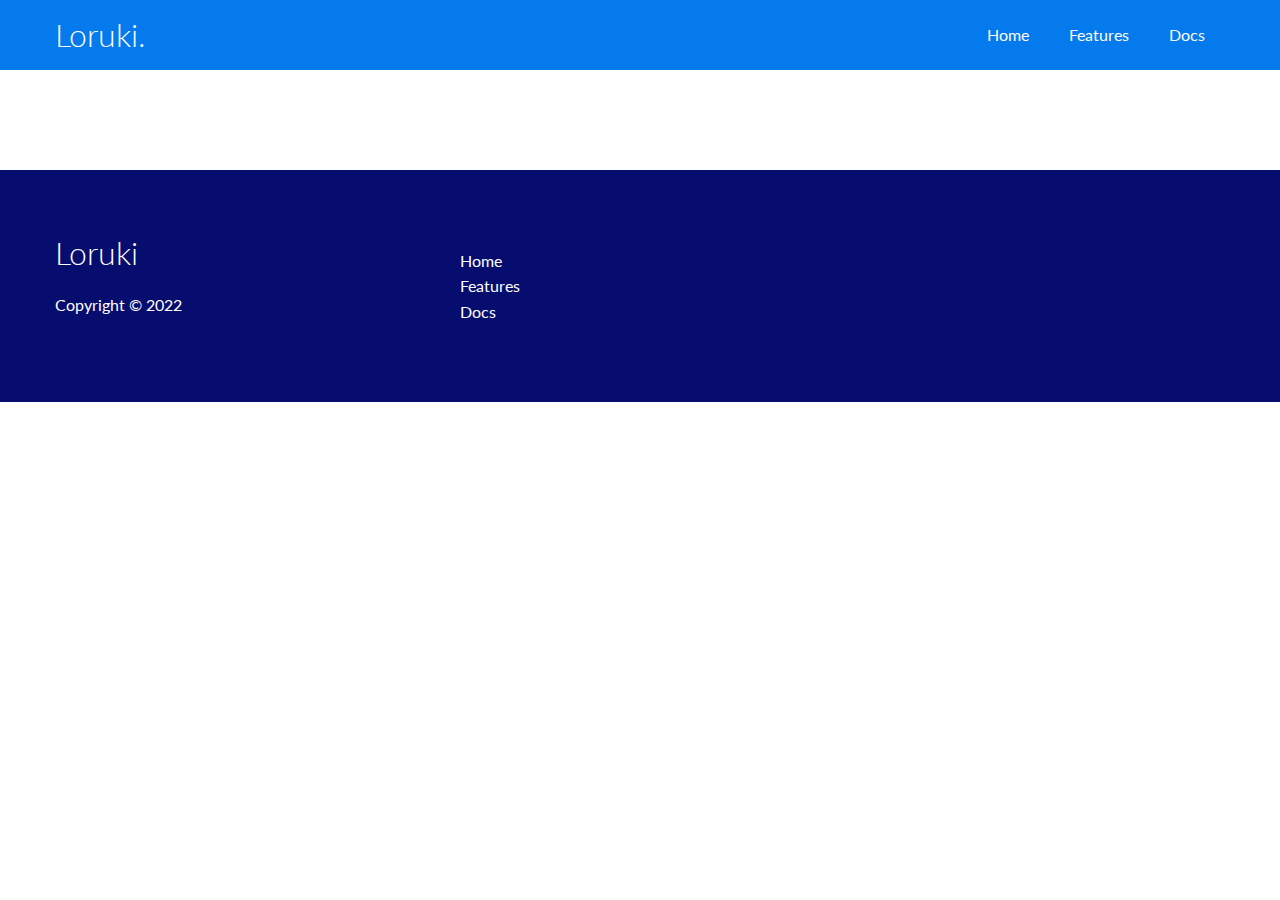
==== docs.html @ 0159fc1d "Added the docs.html and features.html" ====
<!DOCTYPE html>
<html lang="en">
<head>
    <meta charset="UTF-8">
    <meta http-equiv="X-UA-Compatible" content="IE=edge">
    <meta name="viewport" content="width=device-width, initial-scale=1.0">
    <link rel="stylesheet" href="https://cdnjs.cloudflare.com/ajax/libs/font-awesome/6.1.1/css/all.min.css" integrity="sha512-KfkfwYDsLkIlwQp6LFnl8zNdLGxu9YAA1QvwINks4PhcElQSvqcyVLLD9aMhXd13uQjoXtEKNosOWaZqXgel0g==" crossorigin="anonymous" referrerpolicy="no-referrer" />
    <link rel="stylesheet" href="css/features.css">
    <link rel="icon" type="image/x-icon" href="images/faviconAlt.png">

    <title>Loruki | Cloud Hosting For Everyone</title>
</head>
<body>
    <!-- Navbar -->
    <div class="navbar">
        <!-- We are adding a container so that we can set a max width, and make it so that our logo doesn't keep on stretching to the end of the page  -->
        <div class="container flex">
            <h1 class="logo">Loruki.</h1>
            <nav>
                <ul>
                    <li><a href="index.html">Home</a></li>
                    <li><a href="features.html">Features</a></li>
                    <li><a href="docs.html">Docs</a></li>
                </ul>
            </nav>
        </div>
    </div>

    <!-- Footer -->
    <footer class="footer py-5">
        <div class="container grid grid-3">
            <div>
                <h1>Loruki</h1>
                <p>Copyright &copy; 2022</p>
            </div>
            <nav>
                <ul>
                    <li><a href="index.html">Home</a></li>
                    <li><a href="features.html">Features</a></li>
                    <li><a href="docs.html">Docs</a></li>
                </ul>
            </nav>
            <div class="social">
                <a href="https://github.com/dhruvRamaswamy"><i class="fab fa-github fa-3x"></i></a>
                <a href="https://www.youtube.com/watch?v=xvFZjo5PgG0&ab_channel=Duran"><i class="fab fa-facebook fa-3x"></i></a>
                <a href="https://www.instagram.com/dhruv_ramaswamy/"><i class="fab fa-instagram fa-3x"></i></a>
                <a href="https://www.youtube.com/watch?v=xvFZjo5PgG0&ab_channel=Duran"><i class="fab fa-twitter fa-3x"></i></a>
            </div>
        </div>
    </footer>
</body>
</html>
---- css/features.css ----
@import url("utilities.css");

.navbar {
    margin-bottom: 100px;
}
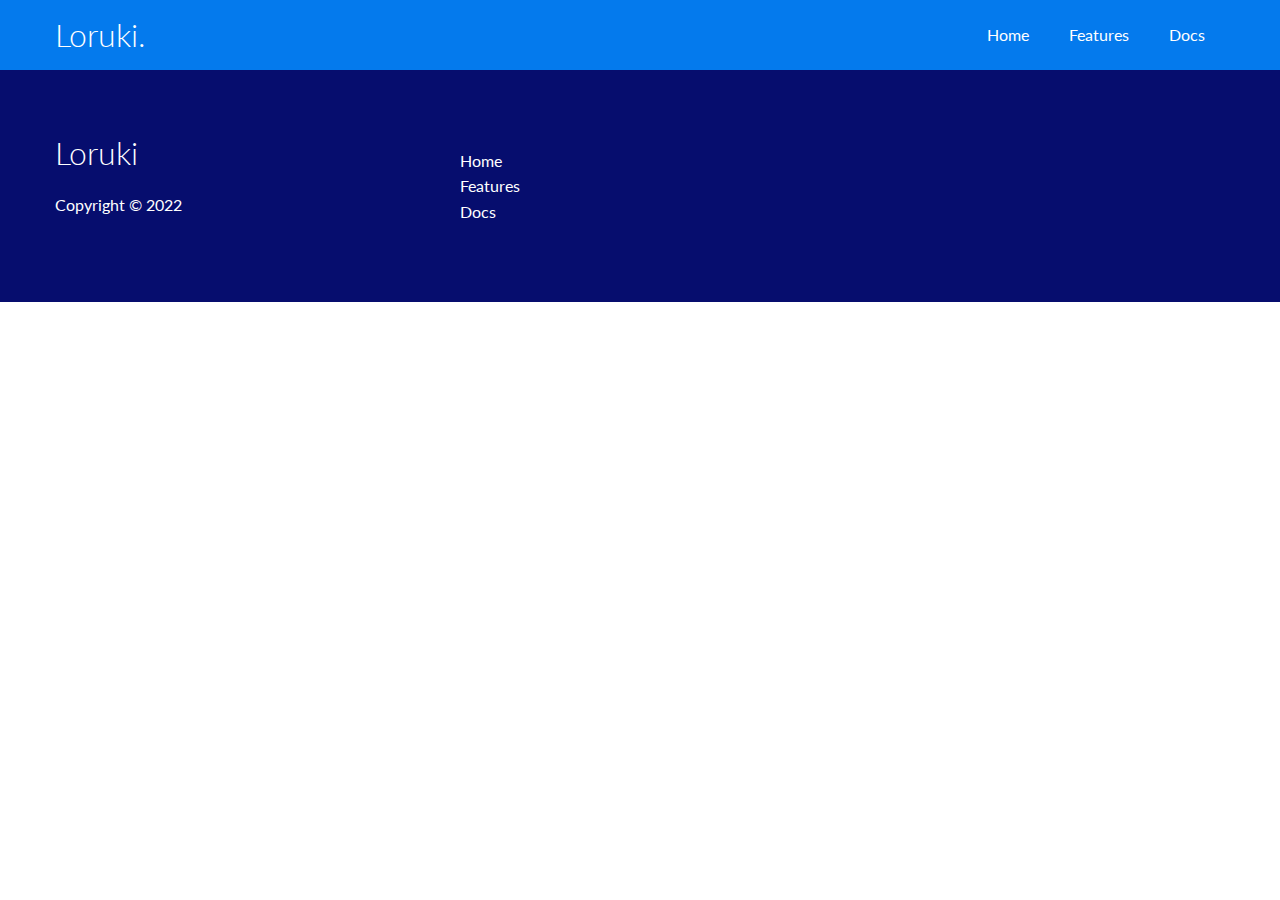
==== commit 1f8b4588: "Made the features.html page" ====
--- a/docs.html
+++ b/docs.html
@@ -41,10 +41,10 @@
                 </ul>
             </nav>
             <div class="social">
-                <a href="https://github.com/dhruvRamaswamy"><i class="fab fa-github fa-3x"></i></a>
-                <a href="https://www.youtube.com/watch?v=xvFZjo5PgG0&ab_channel=Duran"><i class="fab fa-facebook fa-3x"></i></a>
-                <a href="https://www.instagram.com/dhruv_ramaswamy/"><i class="fab fa-instagram fa-3x"></i></a>
-                <a href="https://www.youtube.com/watch?v=xvFZjo5PgG0&ab_channel=Duran"><i class="fab fa-twitter fa-3x"></i></a>
+                <a href="https://github.com/dhruvRamaswamy"><i class="fab fa-github fa-2x"></i></a>
+                <a href="https://www.youtube.com/watch?v=xvFZjo5PgG0&ab_channel=Duran"><i class="fab fa-facebook fa-2x"></i></a>
+                <a href="https://www.instagram.com/dhruv_ramaswamy/"><i class="fab fa-instagram fa-2x"></i></a>
+                <a href="https://www.youtube.com/watch?v=xvFZjo5PgG0&ab_channel=Duran"><i class="fab fa-twitter fa-2x"></i></a>
             </div>
         </div>
     </footer>
--- a/css/features.css
+++ b/css/features.css
@@ -1,5 +1,65 @@
 @import url("utilities.css");
 
-.navbar {
-    margin-bottom: 100px;
+/* Features */
+
+.features-head .container {
+    background-color: var(--main-background--color);
+    color: white;
+    padding: 40px 50px;
+}
+
+.features-head .container img, .features-sub-head img {
+    width: 200px;
+    /* Aligns the image to the end (of the container) */
+    justify-self: flex-end;
+}
+
+
+
+.features-head {
+    background-color: var(--main-background--color);
+}
+
+/* Features-subhead */
+
+.features-sub-head .container div p {
+    margin-top: 5px;
+}
+
+.features-sub-head img {
+    width: 350px;
+}
+
+/* There is a style in features, I was too lazy to add it here (for the image) */
+
+@import url('https://fonts.googleapis.com/css2?family=Lato:wght@700&display=swap');
+
+.features-sub-head h1{
+    font-weight: 600;
+}
+
+.features-sub-head {
+    background-color: var(--light-gray);
+    padding: 40px 10px
+}
+
+/* Features-main */
+
+.features-main .container .card p {
+    margin-left: 20px;
+}
+
+.features-main .grid {
+    /* The padding solves the problem of the card being cut off */
+    padding: 60px 30px;
+}
+
+/* Aligns all stuff on the grid */
+
+.features-main > .container > div:nth-child(1) {
+    grid-column: 1 / 4
+}
+
+.features-main > .container > div:nth-child(2) {
+    grid-column: 1 / 3
 }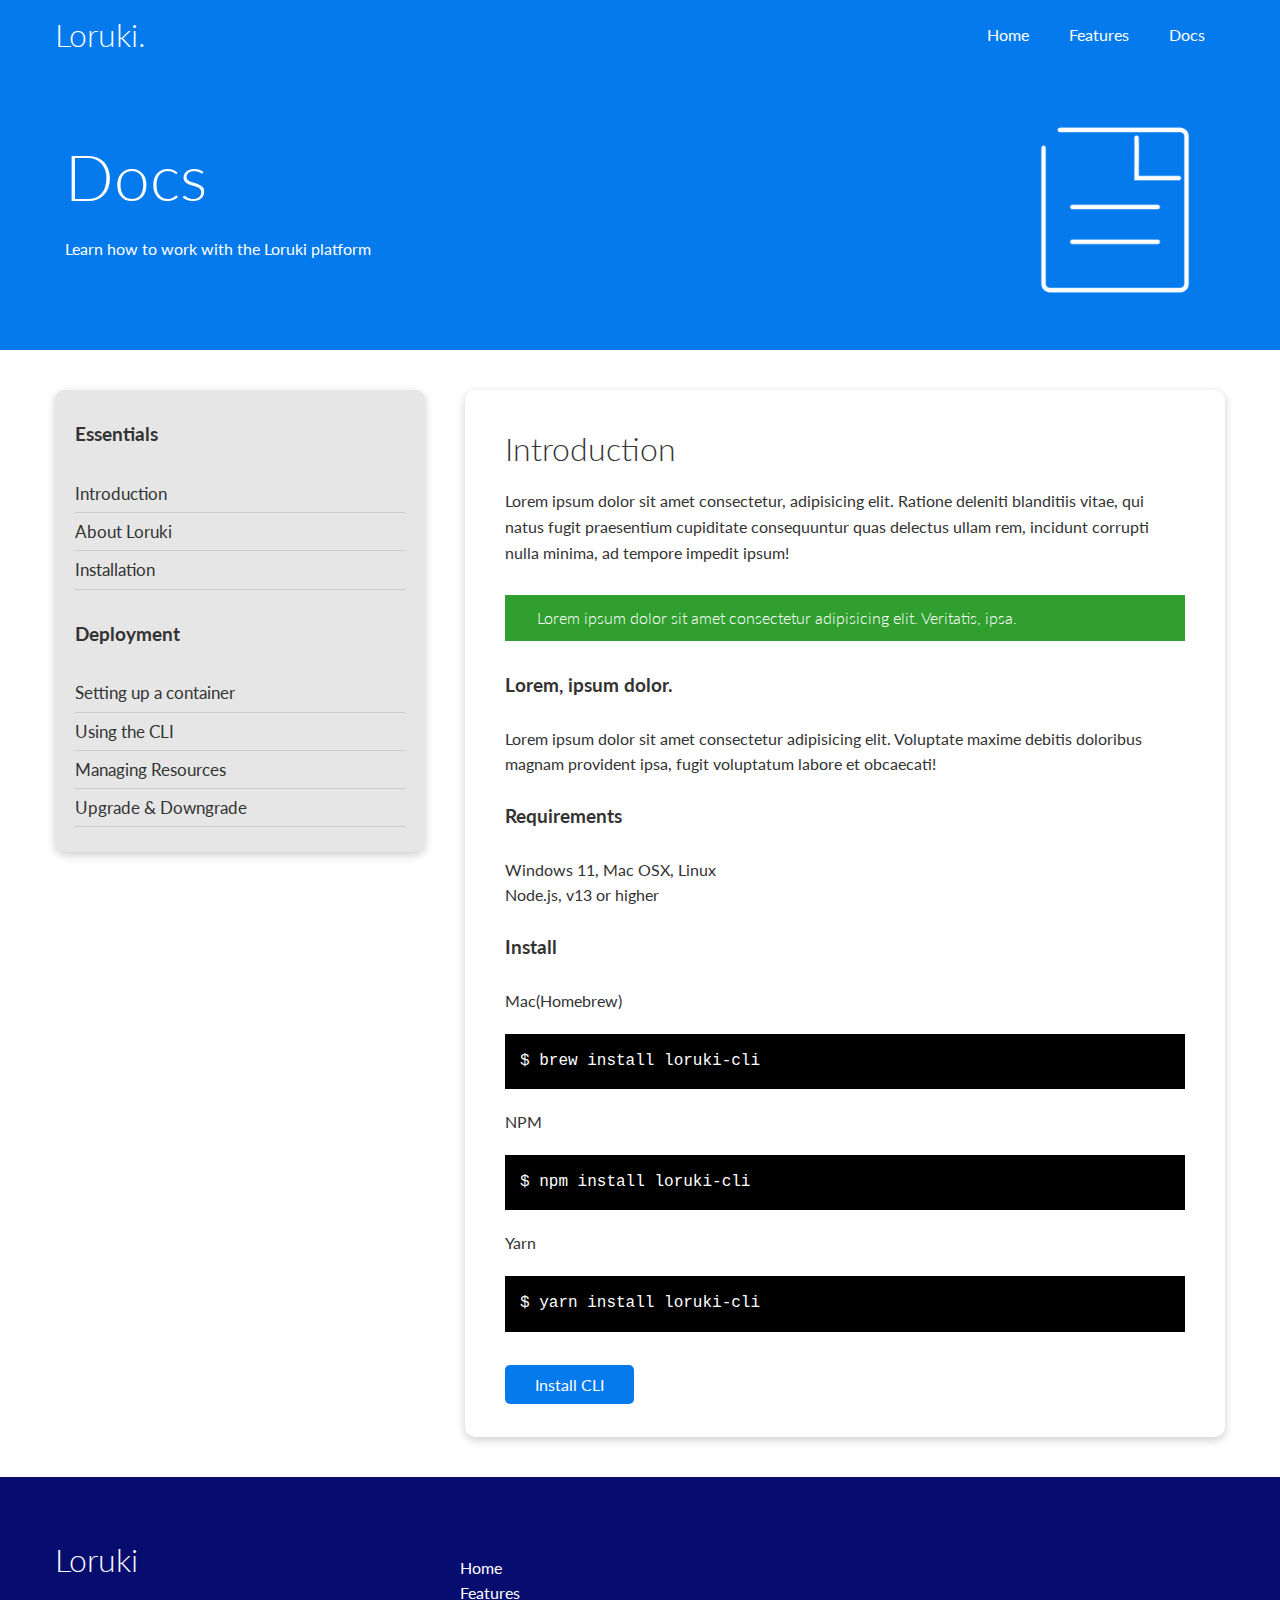
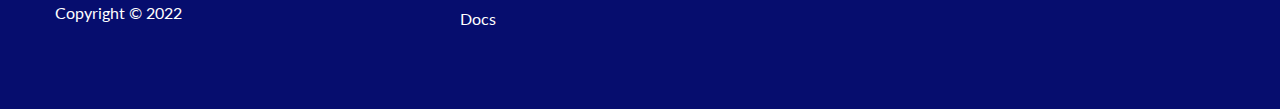
==== commit 507fc207: "Finished the website" ====
--- a/docs.html
+++ b/docs.html
@@ -5,7 +5,7 @@
     <meta http-equiv="X-UA-Compatible" content="IE=edge">
     <meta name="viewport" content="width=device-width, initial-scale=1.0">
     <link rel="stylesheet" href="https://cdnjs.cloudflare.com/ajax/libs/font-awesome/6.1.1/css/all.min.css" integrity="sha512-KfkfwYDsLkIlwQp6LFnl8zNdLGxu9YAA1QvwINks4PhcElQSvqcyVLLD9aMhXd13uQjoXtEKNosOWaZqXgel0g==" crossorigin="anonymous" referrerpolicy="no-referrer" />
-    <link rel="stylesheet" href="css/features.css">
+    <link rel="stylesheet" href="css/docs.css">
     <link rel="icon" type="image/x-icon" href="images/faviconAlt.png">
 
     <title>Loruki | Cloud Hosting For Everyone</title>
@@ -25,6 +25,81 @@
             </nav>
         </div>
     </div>
+
+     <!-- Docs head -->
+
+     <section class="docs-head">
+        <div class="container grid">
+            <div>
+                <h1 class="xl">Docs</h1>
+                <p class="lead">
+                    Learn how to work with the Loruki platform
+                </p>
+            </div>
+             <img src="images/docs.png" alt="picture of server">
+        </div>
+
+    </section>
+
+    <!-- Docs main -->
+
+    <section class="docs-main">
+        <div class="container grid">
+            <div class="card navbar-docs">
+                <h3 class="my-2">Essentials</h3>
+                <!-- Notice how there is nav here, not just a ul -->
+                <nav>
+                    <ul>
+                        <li><a href="#">Introduction</a></li>
+                        <li><a href="#">About Loruki</a></li>
+                        <li><a href="#">Installation</a></li>
+                    </ul>
+                </nav>
+
+                <h3 class="my-2">Deployment</h3>
+                <nav>
+                    <ul>
+                        <li><a href="#">Setting up a container</a></li>
+                        <li><a href="#">Using the CLI</a></li>
+                        <li><a href="#">Managing Resources</a></li>
+                        <li><a href="#">Upgrade & Downgrade</a></li>
+                    </ul>
+                </nav>
+            </div>
+            <div class="card introduction">
+                <h2>Introduction</h2>
+                <p>Lorem ipsum dolor sit amet consectetur, adipisicing elit. Ratione deleniti blanditiis vitae, qui natus fugit praesentium cupiditate consequuntur quas delectus ullam rem, incidunt corrupti nulla minima, ad tempore impedit ipsum!</p>
+                <div class="alert alert-success">
+                    
+                    <p><i class="fas fa-info"></i>&nbsp;&nbsp;&nbsp;Lorem ipsum dolor sit amet consectetur adipisicing elit. Veritatis, ipsa.</p>
+                </div>
+
+                <h3>Lorem, ipsum dolor.</h3>
+                <p>Lorem ipsum dolor sit amet consectetur adipisicing elit. Voluptate maxime debitis doloribus magnam provident ipsa, fugit voluptatum labore et obcaecati!</p>
+                
+                <h3>Requirements</h3>
+                <ul>
+                    <li>Windows 11, Mac OSX, Linux</li>
+                    <li>Node.js, v13 or higher</li>
+                </ul>
+
+                <h3>Install</h3>
+
+                <!-- Pre -->
+                <p>Mac(Homebrew)</p>
+                <pre><code>$ brew install loruki-cli</code></pre>
+                <p>NPM</p>
+                <pre><code>$ npm install loruki-cli</code></pre>
+                <p>Yarn</p>
+                <pre><code>$ yarn install loruki-cli</code></pre>
+                <div id="install-cli-btn">
+                    <a href="#" class="btn" >Install CLI</a>
+                </div>
+
+            </div>
+            
+        </div>
+    </section>
 
     <!-- Footer -->
     <footer class="footer py-5">
--- a/css/docs.css
+++ b/css/docs.css
@@ -0,0 +1,113 @@
+@import url("utilities.css");
+
+/* Docs-head */
+
+.docs-head {
+    background-color: var(--main-background--color);
+}
+
+.docs-head .container {
+    color: white;
+    padding: 40px 50px;
+}
+
+.docs-head .container img {
+    width: 200px;
+    /* In order to align a specific item in a grid/flexbox use justify-self instead of justify content */
+    justify-self: flex-end;
+}
+
+/* Docs-main */
+
+.docs-main .container {
+    padding: 30px;
+}
+
+
+
+.navbar-docs {
+    /* Resets the padding to make it even */
+    padding-top: 0;
+    background-color: var(--light-gray);
+}
+
+.navbar-docs > h3:nth-child(3), .navbar-docs > h3:nth-child(1) {
+    margin: 30px 0;
+}
+
+.docs-main a:hover {
+    font-weight: bold;
+}
+
+.docs-main .introduction {
+    padding: 40px
+}
+
+.docs-main .introduction h3 {
+    margin: 25px 0;
+}
+
+.docs-main .grid {
+    grid-template-columns: 1fr 2fr;
+    align-items: flex-start;
+}
+
+.docs-main nav li {
+    font-size: 17px;
+    padding-bottom: 5px;
+    margin-bottom: 5px;
+    /* Just saying #ccc is a light grey color */
+    border-bottom: 1px #ccc solid;
+}
+
+.docs-main .introduction > h2{
+    font-size: 32px;
+}
+
+.docs-main .alert-success {
+    background-color: var(--medium-green);
+    color: white;
+    margin: 30px 0px;
+}
+
+.docs-main .alert p {
+    margin: 0;
+    margin-left: 10px
+}
+
+.docs-main .introduction > a {
+    margin: 200px 0;
+}
+
+/* I had to wrap the button in a div to make the margin on top work. FML */
+#install-cli-btn {
+    margin-top: 40px;
+}
+
+#install-cli-btn a:hover {
+    font-weight: normal;
+}
+
+.docs-main .introduction pre code {
+    background-color: black;
+    color: white;
+    padding: 15px;
+    display: block;
+}
+
+@media(max-width: 859px){
+    .docs-head .container, .docs-main .container {
+        text-align: center;
+    }
+
+    .docs-head .container img {
+        justify-self: center;
+    }
+
+    .docs-main .container code {
+        text-align: left;
+    }
+}
+
+
+
